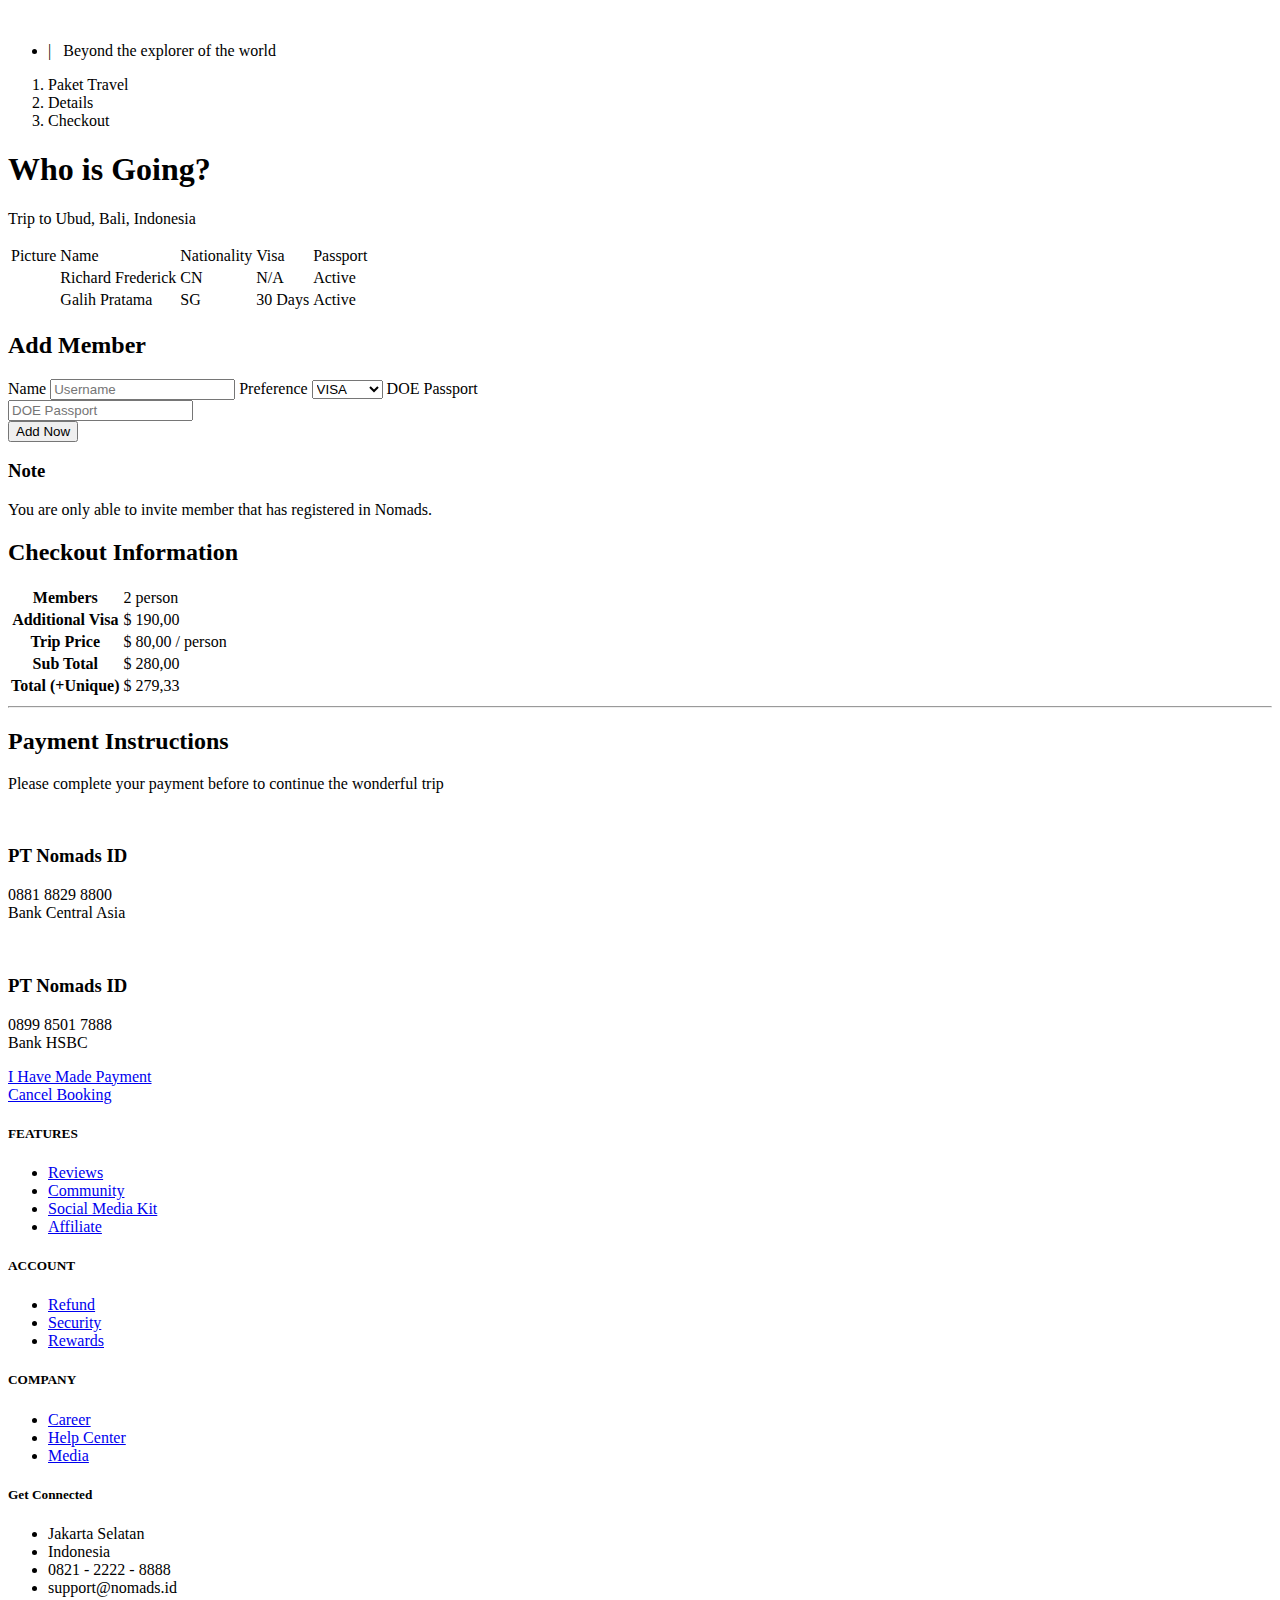
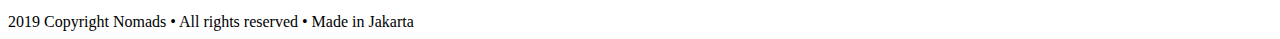
==== checkout.html @ b2263b2b "Add files via upload" ====
<!DOCTYPE html>
<html lang="en">
  <head>
    <meta charset="UTF-8" />
    <meta name="viewport" content="width=device-width, initial-scale=1.0" />
    <meta http-equiv="X-UA-Compatible" content="ie=edge" />
    <title>Details</title>
    <link
      rel="stylesheet"
      href="frontend/libraries/bootstrap/css/bootstrap.css"
    />
    <link rel="stylesheet" href="frontend/styles/main.css" />
    <link
      href="https://fonts.googleapis.com/css?family=Assistant:200,400,700&&display=swap"
      rel="stylesheet"
    />
    <link
      href="https://fonts.googleapis.com/css?family=Playfair+Display:400,700&display=swap"
      rel="stylesheet"
    />
    <link rel="stylesheet" href="frontend/libraries/xzoom/dist/xzoom.css" />
    <link rel="stylesheet" href="frontend/libraries/gijgo/css/gijgo.min.css" />
  </head>
  <body>
    <!-- Semantic elements -->
    <!-- https://www.w3schools.com/html/html5_semantic_elements.asp -->

    <!-- Bootstrap navbar example -->
    <!-- https://www.w3schools.com/bootstrap4/bootstrap_navbar.asp -->
    <div class="container">
      <nav class="row navbar navbar-expand-lg navbar-light bg-white">
        <div class="navbar-nav ml-auto mr-auto mr-sm-auto mr-lg-0 mr-md-auto">
          <a class="navbar-brand" href="index.html">
            <img src="frontend/images/logo.png" alt="" />
          </a>
        </div>
        <ul class="navbar-nav mr-auto d-none d-lg-block">
          <li>
            <span class="text-muted"
              >| &nbsp; Beyond the explorer of the world</span
            >
          </li>
        </ul>
      </nav>
    </div>
    <main>
      <section class="section-details-header"></section>
      <section class="section-details-content">
        <div class="container">
          <div class="row">
            <div class="col p-0 pl-3 pl-lg-0">
              <nav aria-label="breadcrumb">
                <ol class="breadcrumb">
                  <li class="breadcrumb-item" aria-current="page">
                    Paket Travel
                  </li>
                  <li class="breadcrumb-item" aria-current="page">
                    Details
                  </li>
                  <li class="breadcrumb-item active" aria-current="page">
                    Checkout
                  </li>
                </ol>
              </nav>
            </div>
          </div>
          <div class="row">
            <div class="col-lg-8 pl-lg-0">
              <div class="card card-details mb-3">
                <h1>Who is Going?</h1>
                <p>
                  Trip to Ubud, Bali, Indonesia
                </p>
                <div class="attendee">
                  <table class="table table-responsive-sm text-center">
                    <thead>
                      <tr>
                        <td scope="col">Picture</td>
                        <td scope="col">Name</td>
                        <td scope="col">Nationality</td>
                        <td scope="col">Visa</td>
                        <td scope="col">Passport</td>
                        <td scope="col"></td>
                      </tr>
                    </thead>
                    <tbody>
                      <tr>
                        <td>
                          <img
                            src="frontend/images/richard.png"
                            alt=""
                            height="60"
                          />
                        </td>
                        <td class="align-middle">Richard Frederick</td>
                        <td class="align-middle">CN</td>
                        <td class="align-middle">N/A</td>
                        <td class="align-middle">Active</td>
                        <td class="align-middle">
                          <a href="#">
                            <img src="frontend/images/ic_remove.png" alt="" />
                          </a>
                        </td>
                      </tr>
                      <tr>
                        <td>
                          <img
                            src="frontend/images/avatar-5.png"
                            alt=""
                            height="60"
                          />
                        </td>
                        <td class="align-middle">Galih Pratama</td>
                        <td class="align-middle">SG</td>
                        <td class="align-middle">30 Days</td>
                        <td class="align-middle">Active</td>
                        <td class="align-middle">
                          <a href="#">
                            <img src="frontend/images/ic_remove.png" alt="" />
                          </a>
                        </td>
                      </tr>
                    </tbody>
                  </table>
                </div>
                <div class="member mt-3">
                  <h2>Add Member</h2>
                  <form class="form-inline">
                    <label class="sr-only" for="inputUsername">Name</label>
                    <input
                      type="text"
                      class="form-control mb-2 mr-sm-2"
                      id="inputUsername"
                      placeholder="Username"
                    />

                    <label
                      class="sr-only"
                      class="mr-2"
                      for="inlineFormCustomSelectPref"
                      >Preference</label
                    >
                    <select
                      class="custom-select mb-2 mr-sm-2"
                      id="inlineFormCustomSelectPref"
                    >
                      <option selected value="">VISA</option>
                      <option value="2">30 Days</option>
                      <option value="3">N/A</option>
                    </select>

                    <label class="sr-only" for="doePassport"
                      >DOE Passport</label
                    >
                    <div class="input-group mb-2 mr-sm-2">
                      <input
                        type="text"
                        class="form-control datepicker"
                        id="doePassport"
                        placeholder="DOE Passport"
                      />
                    </div>

                    <button type="submit" class="btn btn-add-now mb-2 px-4">
                      Add Now
                    </button>
                  </form>
                  <h3 class="mt-2 mb-0">Note</h3>
                  <p class="disclaimer mb-0">
                    You are only able to invite member that has registered in
                    Nomads.
                  </p>
                </div>
              </div>
            </div>
            <div class="col-lg-4">
              <div class="card card-details card-right">
                <h2>Checkout Information</h2>
                <table class="trip-informations">
                  <tr>
                    <th width="50%">Members</th>
                    <td width="50%" class="text-right">2 person</td>
                  </tr>
                  <tr>
                    <th width="50%">Additional Visa</th>
                    <td width="50%" class="text-right">$ 190,00</td>
                  </tr>
                  <tr>
                    <th width="50%">Trip Price</th>
                    <td width="50%" class="text-right">$ 80,00 / person</td>
                  </tr>
                  <tr>
                    <th width="50%">Sub Total</th>
                    <td width="50%" class="text-right">$ 280,00</td>
                  </tr>
                  <tr>
                    <th width="50%">Total (+Unique)</th>
                    <td width="50%" class="text-right text-total">
                      <span class="text-blue">$ 279,</span
                      ><span class="text-orange">33</span>
                    </td>
                  </tr>
                </table>

                <hr />
                <h2>Payment Instructions</h2>
                <p class="payment-instructions">
                  Please complete your payment before to continue the wonderful
                  trip
                </p>
                <div class="bank">
                  <div class="bank-item pb-3">
                    <img
                      src="frontend/images/ic_bank.png"
                      alt=""
                      class="bank-image"
                    />
                    <div class="description">
                      <h3>PT Nomads ID</h3>
                      <p>
                        0881 8829 8800
                        <br />
                        Bank Central Asia
                      </p>
                    </div>
                    <div class="clearfix"></div>
                  </div>
                  <div class="bank-item">
                    <img
                      src="frontend/images/ic_bank.png"
                      alt=""
                      class="bank-image"
                    />
                    <div class="description">
                      <h3>PT Nomads ID</h3>
                      <p>
                        0899 8501 7888
                        <br />
                        Bank HSBC
                      </p>
                    </div>
                    <div class="clearfix"></div>
                  </div>
                </div>
              </div>
              <div class="join-container">
                <a
                  href="success.html"
                  class="btn btn-block btn-join-now mt-3 py-2"
                  >I Have Made Payment</a
                >
              </div>
              <div class="text-center mt-3">
                <a href="#" class="text-muted">Cancel Booking</a>
              </div>
            </div>
          </div>
        </div>
      </section>
    </main>
    <footer class="section-footer mt-5 mb-4 border-top">
      <div class="container pt-5 pb-5">
        <div class="row justify-content-center">
          <div class="col-12">
            <div class="row">
              <div class="col-12">
                <div class="row">
                  <div class="col-12 col-lg-3">
                    <h5>FEATURES</h5>
                    <ul class="list-unstyled">
                      <li>
                        <a href="#">Reviews</a>
                      </li>
                      <li>
                        <a href="#">Community</a>
                      </li>
                      <li>
                        <a href="#">Social Media Kit</a>
                      </li>
                      <li>
                        <a href="#">Affiliate</a>
                      </li>
                    </ul>
                  </div>
                  <div class="col-12 col-lg-3">
                    <h5>ACCOUNT</h5>
                    <ul class="list-unstyled">
                      <li><a href="#">Refund</a></li>
                      <li><a href="#">Security</a></li>
                      <li><a href="#">Rewards</a></li>
                    </ul>
                  </div>
                  <div class="col-12 col-lg-3">
                    <h5>COMPANY</h5>
                    <ul class="list-unstyled">
                      <li><a href="#">Career</a></li>
                      <li><a href="#">Help Center</a></li>
                      <li><a href="#">Media</a></li>
                    </ul>
                  </div>
                  <div class="col-12 col-lg-3">
                    <h5>Get Connected</h5>
                    <ul class="list-unstyled">
                      <li>Jakarta Selatan</li>
                      <li>Indonesia</li>
                      <li>0821 - 2222 - 8888</li>
                      <li>support@nomads.id</li>
                    </ul>
                  </div>
                </div>
              </div>
            </div>
          </div>
        </div>
      </div>
      <div class="container-fluid">
        <div
          class="row border-top justify-content-center align-items-center pt-4"
        >
          <div class="col-auto text-gray-500 font-weight-light">
            2019 Copyright Nomads • All rights reserved • Made in Jakarta
          </div>
        </div>
      </div>
    </footer>
    <script src="frontend/libraries/retina/retina.js"></script>
    <script src="frontend/libraries/jquery/jquery-3.4.1.min.js"></script>
    <script src="frontend/libraries/bootstrap/js/bootstrap.js"></script>
    <script src="frontend/libraries/xzoom/dist/xzoom.min.js"></script>
    <script src="frontend/libraries/gijgo/js/gijgo.min.js"></script>
    <script>
      $(document).ready(function() {
        $('.xzoom, .xzoom-gallery').xzoom({
          zoomWidth: 500,
          title: false,
          tint: '#333',
          Xoffset: 15
        });

        $('.datepicker').datepicker({
          uiLibrary: 'bootstrap4',
          icons: {
            rightIcon: '<img src="frontend/images/ic_doe.png" alt="" />'
          }
        });
      });
    </script>
  </body>
</html>
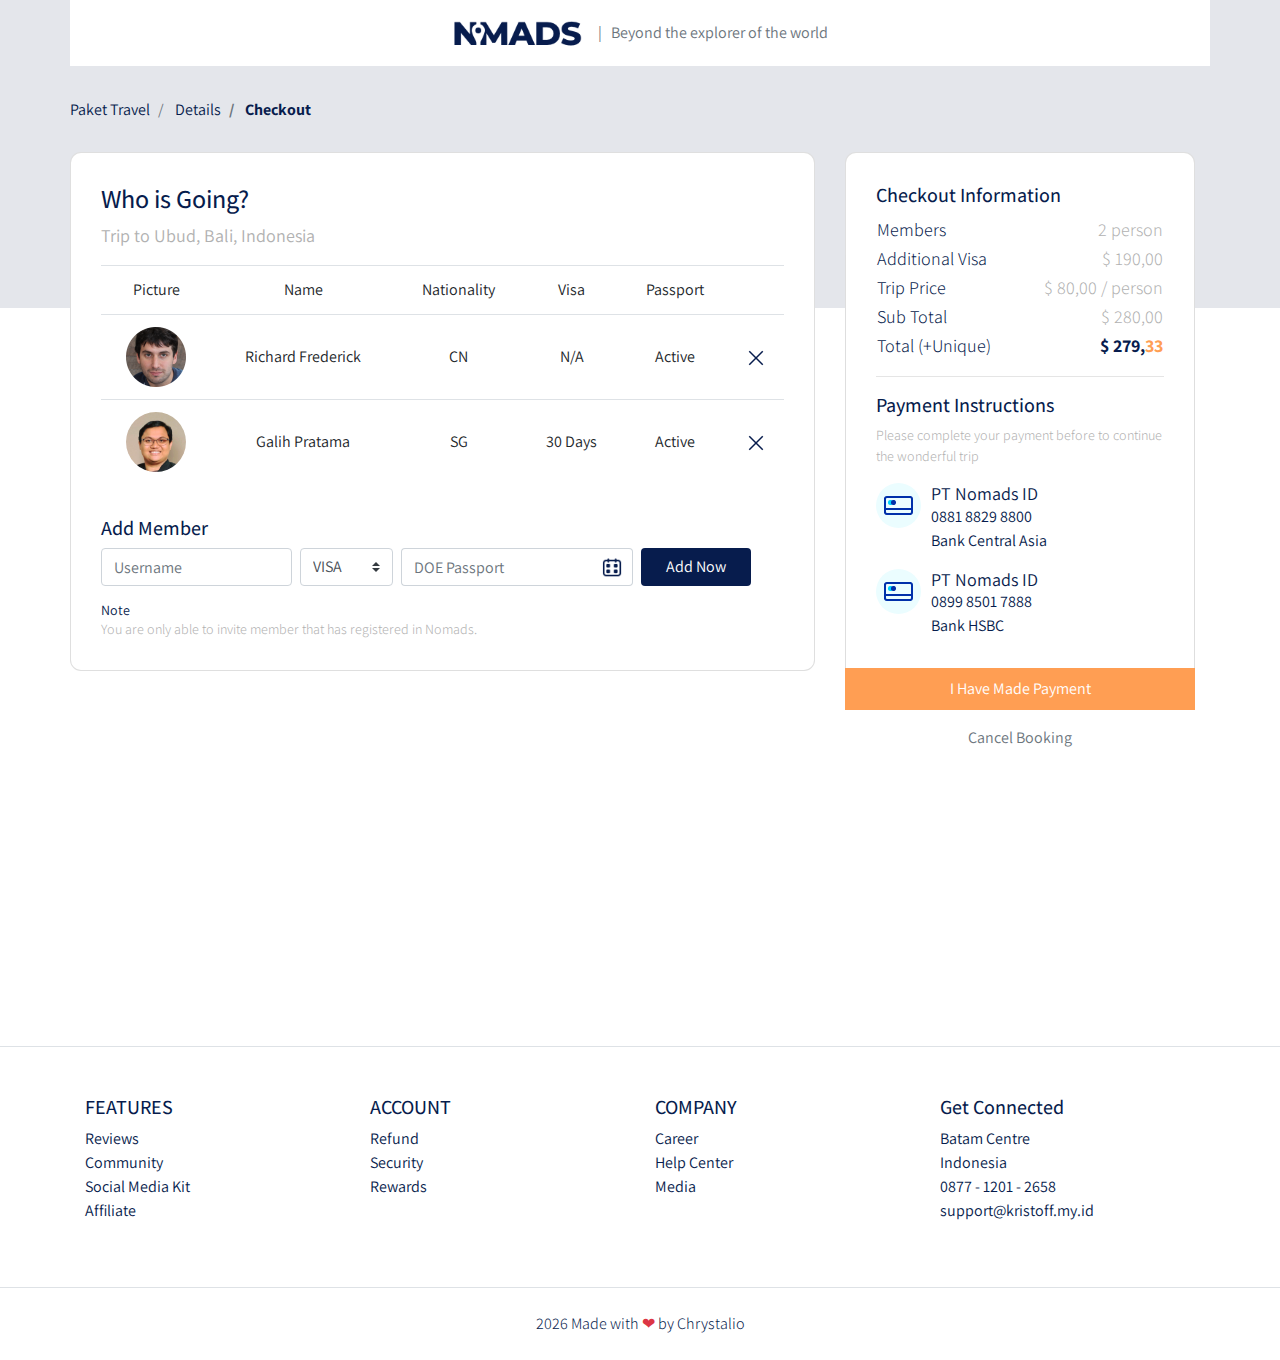
==== commit a1b341f1: "Fix title and footer" ====
--- a/checkout.html
+++ b/checkout.html
@@ -4,7 +4,7 @@
     <meta charset="UTF-8" />
     <meta name="viewport" content="width=device-width, initial-scale=1.0" />
     <meta http-equiv="X-UA-Compatible" content="ie=edge" />
-    <title>Details</title>
+    <title>Nomads - Payment</title>
     <link
       rel="stylesheet"
       href="frontend/libraries/bootstrap/css/bootstrap.css"
@@ -301,10 +301,10 @@
                   <div class="col-12 col-lg-3">
                     <h5>Get Connected</h5>
                     <ul class="list-unstyled">
-                      <li>Jakarta Selatan</li>
+                      <li>Batam Centre</li>
                       <li>Indonesia</li>
-                      <li>0821 - 2222 - 8888</li>
-                      <li>support@nomads.id</li>
+                      <li>0877 - 1201 - 2658</li>
+                      <li>support@kristoff.my.id</li>
                     </ul>
                   </div>
                 </div>
@@ -318,7 +318,7 @@
           class="row border-top justify-content-center align-items-center pt-4"
         >
           <div class="col-auto text-gray-500 font-weight-light">
-            2019 Copyright Nomads • All rights reserved • Made in Jakarta
+            <script>document.write(new Date().getFullYear())</script> Made with <span class="text-danger"> &#10084; </span> by <a href="https://github.com/chrystalio" target="_blank"> Chrystalio</a>
           </div>
         </div>
       </div>
--- a/frontend/styles/main.css
+++ b/frontend/styles/main.css
@@ -0,0 +1,442 @@
+body {
+  background-color: #fff;
+  font-family: 'Assistant', sans-serif;
+  color: #071C4D;
+}
+
+.navbar-brand img {
+  max-height: 40px;
+}
+
+.btn-navbar-right {
+  margin-top: -10px !important;
+  margin-bottom: -8px !important;
+  margin-right: -18px !important;
+  height: 70px;
+  border-radius: 0;
+}
+
+.navbar-light .navbar-nav .nav-link {
+  color: #071C4D;
+}
+
+.navbar-light .navbar-nav .nav-link.active {
+  font-weight: bold;
+  color: #071C4D !important;
+}
+
+.btn-login {
+  background-color: #071C4D;
+  color: #fff;
+}
+
+.btn-login:hover {
+  color: #fff;
+}
+
+header {
+  margin-top: -68px;
+  padding: 180px 0 165px;
+  background-image: url("../images/header-background@2x.jpg");
+  background-size: cover;
+}
+
+header h1,
+header p {
+  color: #fff;
+}
+
+header h1 {
+  font-family: 'Playfair Display', serif;
+  font-weight: bold;
+}
+
+header p {
+  font-size: 22px;
+}
+
+header .btn-get-started {
+  background-color: #FF9E53;
+  color: #fff;
+}
+
+header .btn-get-started:hover {
+  color: #fff;
+}
+
+.section-stats {
+  margin-top: -50px;
+}
+
+.section-stats .stats-detail {
+  padding-top: 15px;
+  background: #fff;
+  padding-left: 40px;
+}
+
+.section-stats h2 {
+  font-size: 30px;
+  margin-bottom: 0;
+}
+
+.section-stats p {
+  font-size: 20px;
+  font-weight: lighter;
+}
+
+.section-popular {
+  min-height: 540px;
+  background: #051334;
+  margin-top: -50px;
+  margin-bottom: -230px;
+}
+
+.section-popular .section-popular-heading {
+  margin-top: 150px;
+}
+
+.section-popular .section-popular-heading h2,
+.section-popular .section-popular-heading p {
+  color: #fff;
+}
+
+.section-popular .section-popular-heading h2 {
+  font-family: 'Playfair Display', serif;
+  font-weight: bold;
+}
+
+.section-popular-content .section-popular-travel .card-travel {
+  min-height: 380px;
+  background: #fff;
+  color: #fff;
+  padding: 30px;
+  background-size: cover;
+  margin-bottom: 20px;
+}
+
+.section-popular-content .section-popular-travel .card-travel .travel-country {
+  font-size: 18px;
+  color: #fff;
+}
+
+.section-popular-content .section-popular-travel .card-travel .travel-location {
+  font-size: 26px;
+  color: #fff;
+}
+
+.section-popular-content .section-popular-travel .card-travel .travel-button .btn-travel-details {
+  background-color: #FF9E53;
+  color: #fff;
+}
+
+.section-popular-content .section-popular-travel .card-travel .travel-button .btn-travel-details:hover {
+  color: #fff;
+}
+
+.section-networks {
+  background-color: #fff;
+  margin-top: -170px;
+  padding-top: 240px;
+  padding-bottom: 50px;
+}
+
+.section-networks h2 {
+  font-family: 'Playfair Display', serif;
+  font-weight: bold;
+}
+
+.section-networks img {
+  max-width: 100%;
+}
+
+.section-testimonials-heading {
+  background: -webkit-gradient(linear, left top, left bottom, from(#fff), to(#f7f9ff));
+  background: linear-gradient(#fff 0%, #f7f9ff 100%);
+  padding-top: 50px;
+  min-height: 506px;
+}
+
+.section-testimonials-heading h2 {
+  font-family: 'Playfair Display', serif;
+  font-weight: bold;
+}
+
+.section-testimonials-content {
+  margin-top: -300px;
+  padding-bottom: 50px;
+}
+
+.section-testimonials-content .card-testimonial {
+  padding: 40px 20px 10px;
+  border-radius: 11px;
+  margin-bottom: 20px;
+}
+
+.section-testimonials-content .card-testimonial .testimonial-content {
+  min-height: 380px;
+}
+
+.section-testimonials-content .card-testimonial h3 {
+  font-size: 22px;
+}
+
+.section-testimonials-content .card-testimonial .testimonials {
+  font-size: 26px;
+  text-align: center;
+  color: #6e6e6e;
+  font-weight: 200;
+}
+
+.section-testimonials-content .card-testimonial .trip-to {
+  font-weight: normal;
+  font-size: 22px;
+  color: #6e6e6e;
+}
+
+.section-testimonials-content .card-testimonial hr {
+  margin-left: -20px;
+  margin-right: -20px;
+}
+
+.section-testimonials-content .btn-get-started {
+  background-color: #FF9E53;
+  color: #fff;
+}
+
+.section-testimonials-content .btn-get-started:hover {
+  color: #fff;
+}
+
+.section-testimonials-content .btn-need-help {
+  background-color: #F2F2F2;
+  color: #C3C3C3;
+}
+
+.section-testimonials-content .btn-need-help:hover {
+  color: #C3C3C3;
+}
+
+.section-footer a {
+  color: #071c4d;
+}
+
+.section-details-header {
+  min-height: 310px;
+  background: #e4e6eb;
+  margin-top: -68px;
+}
+
+.section-details-content {
+  margin-top: -210px;
+  min-height: 100vh;
+}
+
+.section-details-content .breadcrumb {
+  background-color: transparent;
+  padding: 0;
+  margin-bottom: 30px;
+}
+
+.section-details-content .breadcrumb-item.active {
+  font-weight: bold;
+  color: #071C4D;
+}
+
+.section-details-content .card-details {
+  padding: 30px;
+  border-radius: 11px;
+}
+
+.section-details-content .card-details .trip-informations th {
+  font-weight: 300;
+  font-size: 18px;
+  color: #071c4d;
+}
+
+.section-details-content .card-details .trip-informations td {
+  font-weight: 300;
+  font-size: 18px;
+  color: #b1b1b1;
+}
+
+.section-details-content .card-details .trip-informations .text-blue {
+  color: #071C4D;
+  font-weight: bold;
+}
+
+.section-details-content .card-details .trip-informations .text-orange {
+  color: #FF9E53;
+  font-weight: bold;
+}
+
+.section-details-content .card-details h1 {
+  font-size: 26px;
+}
+
+.section-details-content .card-details h2 {
+  font-size: 20px;
+}
+
+.section-details-content .card-details p {
+  font-size: 18px;
+  color: #b1b1b1;
+}
+
+.section-details-content .card-details .payment-instructions {
+  font-weight: 300;
+  font-size: 14px;
+  color: #b1b1b1;
+}
+
+.section-details-content .card-details .disclaimer {
+  font-weight: 300;
+  font-size: 14px;
+  color: #b1b1b1;
+}
+
+.section-details-content .card-right {
+  border-bottom-left-radius: 0;
+  border-bottom-right-radius: 0;
+  border-bottom: none;
+}
+
+.section-details-content .gallery .xzoom-container {
+  display: block;
+}
+
+.section-details-content .gallery .xzoom-container .xzoom {
+  width: 100%;
+  -webkit-box-shadow: none;
+          box-shadow: none;
+  margin-bottom: 10px;
+}
+
+.section-details-content .gallery .xzoom-container .xactive {
+  border: 2px solid #1abc9c;
+  -webkit-box-shadow: none;
+          box-shadow: none;
+}
+
+.section-details-content .features {
+  margin-top: 20px;
+}
+
+.section-details-content .features h3 {
+  font-size: 18px;
+  color: #071c4d;
+  margin-bottom: 0;
+}
+
+.section-details-content .features p {
+  margin-bottom: 0;
+}
+
+.section-details-content .features .description {
+  margin-left: 10px;
+  overflow: hidden;
+  float: left;
+}
+
+.section-details-content .features .features-image {
+  width: 45px;
+  height: 45px;
+  float: left;
+}
+
+.section-details-content .join-container {
+  margin-top: -16px;
+}
+
+.section-details-content .btn-join-now {
+  background-color: #FF9E53;
+  color: #fff;
+  border-radius: 0;
+}
+
+.section-details-content .btn-join-now:hover {
+  color: #fff;
+}
+
+.section-details-content .bank .bank-item h3 {
+  font-size: 18px;
+  color: #071c4d;
+  margin-bottom: 0;
+}
+
+.section-details-content .bank .bank-item p {
+  margin-bottom: 0;
+}
+
+.section-details-content .bank .bank-item .description {
+  margin-left: 10px;
+  overflow: hidden;
+  float: left;
+}
+
+.section-details-content .bank .bank-item .description p {
+  font-family: Assistant;
+  font-weight: normal;
+  font-size: 16px;
+  text-align: left;
+  color: #071c4d;
+}
+
+.section-details-content .bank .bank-item .bank-image {
+  width: 45px;
+  height: 45px;
+  float: left;
+}
+
+.section-details-content .btn-add-now {
+  background-color: #071C4D;
+  color: #fff;
+}
+
+.section-details-content .btn-add-now:hover {
+  color: #fff;
+}
+
+.section-details-content .input-group-text {
+  background-color: transparent;
+}
+
+.section-details-content h3 {
+  font-weight: 400;
+  font-size: 14px;
+  color: #071c4d;
+}
+
+.section-details-content .gj-datepicker .datepicker {
+  border-right: 0;
+}
+
+.section-details-content .gj-datepicker .input-group-append .btn {
+  padding-right: 30px;
+}
+
+.section-success {
+  height: 90vh;
+}
+
+.section-success h1 {
+  font-weight: 600;
+  font-size: 26px;
+  color: #071c4d;
+}
+
+.section-success p {
+  font-weight: 300;
+  font-size: 18px;
+  color: #b1b1b1;
+}
+
+.section-success .btn-home-page {
+  border-radius: 4px;
+  background: #071c4d;
+  color: #fff;
+}
+
+.section-success .btn-home-page:hover {
+  color: #fff;
+}
+/*# sourceMappingURL=main.css.map */--- a/frontend/libraries/xzoom/dist/xzoom.css
+++ b/frontend/libraries/xzoom/dist/xzoom.css
@@ -0,0 +1,103 @@
+/* Compatibility styles for frameworks like bootstrap, foundation e.t.c */
+.xzoom-source img, .xzoom-preview img, .xzoom-lens img {
+  display: block;
+  max-width: none;
+  max-height: none;
+  -webkit-transition: none;
+  -moz-transition: none;
+  -o-transition: none;
+  transition: none;
+}
+/* --------------- */
+
+/* xZoom Styles below */
+.xzoom-container { 
+  display: inline-block;
+}
+
+.xzoom-thumbs {
+  text-align: center;
+  margin-bottom: 10px;
+}
+
+.xzoom { 
+  -webkit-box-shadow: 0px 0px 5px 0px rgba(0,0,0,0.5);
+  -moz-box-shadow: 0px 0px 5px 0px rgba(0,0,0,0.5);
+  box-shadow: 0px 0px 5px 0px rgba(0,0,0,0.5);  
+}
+.xzoom2, .xzoom3, .xzoom4, .xzoom5 {
+  -webkit-box-shadow: 0px 0px 5px 0px rgba(0,0,0,0.5);
+  -moz-box-shadow: 0px 0px 5px 0px rgba(0,0,0,0.5);
+  box-shadow: 0px 0px 5px 0px rgba(0,0,0,0.5);
+}
+
+/* Thumbs */
+.xzoom-gallery, .xzoom-gallery2, .xzoom-gallery3, .xzoom-gallery4, .xzoom-gallery5 {
+  border: 1px solid #cecece;
+  margin-left: 5px;
+  margin-bottom: 10px;
+}
+
+.xzoom-source, .xzoom-hidden {
+  display: block;
+  position: static;
+  float: none;
+  clear: both;
+}
+
+/* Everything out of border is hidden */
+.xzoom-hidden {
+  overflow: hidden;
+}
+
+/* Preview */
+.xzoom-preview {
+  border: 1px solid #888;
+  background: #2f4f4f;
+  box-shadow: -0px -0px 10px rgba(0,0,0,0.50);
+}
+
+/* Lens */
+.xzoom-lens {
+  border: 1px solid #555;
+  box-shadow: -0px -0px 10px rgba(0,0,0,0.50);
+  cursor: crosshair;
+}
+
+/* Loading */
+.xzoom-loading {
+  background-position: center center;
+  background-repeat: no-repeat;
+  border-radius: 100%;
+  opacity: .7;
+  background: url(../images/xloading.gif);
+  width: 48px;
+  height: 48px;
+}
+
+/* Additional class that applied to thumb when it is active */
+.xactive {
+  -webkit-box-shadow: 0px 0px 3px 0px rgba(74,169,210,1);
+  -moz-box-shadow: 0px 0px 3px 0px rgba(74,169,210,1);
+  box-shadow: 0px 0px 3px 0px rgba(74,169,210,1); 
+  border: 1px solid #4aaad2;
+}
+
+/* Caption */
+.xzoom-caption {
+  position: absolute;
+  bottom: -43px;
+  left: 0;
+  background: #000;
+  width: 100%;
+  text-align: left;
+}
+
+.xzoom-caption span {
+  color: #fff;
+  font-family: Arial, sans-serif;
+  display: block;
+  font-size: 0.75em;
+  font-weight: bold;
+  padding: 10px;
+}--- a/frontend/libraries/gijgo/css/gijgo.min.css
+++ b/frontend/libraries/gijgo/css/gijgo.min.css
@@ -0,0 +1 @@
+.gj-button-md,.gj-text-align-center{text-align:center}.gj-button-md,.gj-modal{overflow:hidden;outline:0}.gj-button-md,.gj-button-md-group{position:relative;vertical-align:middle}.gj-button,.gj-button-md,.gj-cursor-pointer{cursor:pointer}.gj-button{background-color:#f5f5f5;border:1px solid #ddd;color:#000;border-radius:3px;padding:6px 10px}.gj-unselectable{-webkit-touch-callout:none;-webkit-user-select:none;-khtml-user-select:none;-moz-user-select:none;-ms-user-select:none;user-select:none}.gj-row{display:-webkit-box;display:-ms-flexbox;display:flex;-ms-flex-wrap:wrap;flex-wrap:wrap}.gj-margin-left-5{margin-left:5px}.gj-margin-left-10{margin-left:10px}.gj-width-full{width:100%}.gj-font-size-16{font-size:16px}.gj-hidden{display:none}.gj-button-md{background:0 0;border:none;border-radius:2px;color:rgba(0,0,0,.87);height:36px;margin:0;min-width:64px;padding:0 16px;display:inline-block;font-family:Roboto,Helvetica,Arial,sans-serif;font-size:1rem;font-weight:500;text-transform:uppercase;letter-spacing:0;will-change:box-shadow;transition:box-shadow .2s cubic-bezier(.4,0,1,1),background-color .2s cubic-bezier(.4,0,.2,1),color .2s cubic-bezier(.4,0,.2,1);text-decoration:none;line-height:36px;-webkit-user-select:none;-moz-user-select:none;-ms-user-select:none;user-select:none}.gj-button-md:hover{background-color:rgba(158,158,158,.2)}.gj-button-md:disabled{color:rgba(0,0,0,.26);background:0 0}.gj-button-md .gj-icon,.gj-button-md .material-icons{vertical-align:middle}.gj-button-md.gj-button-md-icon{width:24px;height:31px;min-width:24px;padding:0;display:table}ul.gj-list-bootstrap li [data-role=image],ul.gj-list-md li [data-role=checkbox],ul.gj-list-md li [data-role=image]{height:24px;width:24px}.gj-button-md.gj-button-md-icon .gj-icon,.gj-button-md.gj-button-md-icon .material-icons{display:table-cell;margin-right:0;width:24px;height:24px}.gj-button-md.active{background-color:rgba(158,158,158,.4)}.gj-button-md-group{display:inline-block}.gj-textbox-md{border:none;border-bottom:1px solid rgba(0,0,0,.42);display:block;font-family:Helvetica,Arial,sans-serif;font-size:16px;line-height:16px;padding:4px 0;margin:0;width:100%;background:0 0;text-align:left;color:rgba(0,0,0,.87)}.gj-textbox-md:active,.gj-textbox-md:focus{border-bottom:2px solid rgba(0,0,0,.42);outline:0}.gj-textbox-md::placeholder{color:#8e8e8e}.gj-textbox-md:-ms-input-placeholder{color:#8e8e8e}.gj-textbox-md::-ms-input-placeholder{color:#8e8e8e}.gj-md-spacer-24{min-width:24px;width:24px;display:inline-block}.gj-md-spacer-32{min-width:32px;width:32px;display:inline-block}.gj-modal{position:fixed;top:0;right:0;bottom:0;left:0;z-index:1203;display:none;-webkit-overflow-scrolling:touch;background-color:rgba(0,0,0,.54118);transition:.2s ease opacity;will-change:opacity}ul.gj-list li [data-role=wrapper]{display:table;width:100%}ul.gj-list li [data-role=checkbox],ul.gj-list li [data-role=image]{display:table-cell;vertical-align:middle;text-align:center}ul.gj-list li [data-role=display]{display:table-cell;vertical-align:middle;cursor:pointer}ul.gj-list li [data-role=display]:empty:before{content:"\200b"}ul.gj-list-bootstrap{padding-left:0;margin-bottom:0}ul.gj-list-bootstrap li{padding:0}ul.gj-list-bootstrap li [data-role=wrapper]{padding:0 10px}ul.gj-list-bootstrap li [data-role=checkbox]{width:24px;padding:3px}ul.gj-list-bootstrap li [data-role=display]{padding:8px 0 8px 4px}.list-group-item.active ul li,.list-group-item.active:focus ul li,.list-group-item.active:hover ul li{text-shadow:none;color:initial}ul.gj-list-md{padding:0;list-style:none;line-height:24px;letter-spacing:0;color:#616161}.gj-picker-md,ul.gj-list-md li{font-family:Roboto,Helvetica,Arial,sans-serif;font-size:16px;font-weight:400;letter-spacing:.04em;line-height:1}ul.gj-list-md li{display:list-item;list-style-type:none;padding:0;min-height:unset;box-sizing:border-box;align-items:center;cursor:default;overflow:hidden;-webkit-flex-direction:row;-ms-flex-direction:row;flex-direction:row;-webkit-flex-wrap:nowrap;-ms-flex-wrap:nowrap;flex-wrap:nowrap}ul.gj-list-md li [data-role=display]{padding:8px 0 8px 5px;order:0;flex-grow:2;text-decoration:none;box-sizing:border-box;align-items:center;text-align:left;color:rgba(0,0,0,.87)}ul.gj-list-md li.disabled>[data-role=wrapper]>[data-role=display]{color:#9E9E9E}.gj-list-md-active{background:#e0e0e0;color:#3f51b5}.gj-picker{position:absolute;z-index:1203;background-color:#fff}.gj-picker .selected{color:#fff}.gj-picker-md{color:rgba(0,0,0,.87);border:1px solid #E0E0E0}.gj-modal .gj-picker-md{border:0}.gj-picker-md [role=header]{color:rgba(255,255,255,.54);display:flex;background:#2196f3;align-items:baseline;user-select:none;justify-content:center}.gj-picker-md [role=footer]{float:right;padding:10px}.gj-picker-md [role=footer] button.gj-button-md{color:#2196f3;font-weight:700;font-size:13px}.gj-picker-bootstrap{border:1px solid #E0E0E0}.gj-picker-bootstrap .selected{color:#888}.gj-picker-bootstrap [role=header]{background:#eee;color:#AAA}@font-face{font-family:gijgo-material;src:url(../fonts/gijgo-material.eot?235541);src:url(../fonts/gijgo-material.eot?235541#iefix) format('embedded-opentype'),url(../fonts/gijgo-material.ttf?235541) format('truetype'),url(../fonts/gijgo-material.woff?235541) format('woff'),url(../fonts/gijgo-material.svg?235541#gijgo-material) format('svg');font-weight:400;font-style:normal}.gj-icon{font-family:gijgo-material!important;font-size:24px;speak:none;font-style:normal;font-weight:400;font-variant:normal;text-transform:none;line-height:1;letter-spacing:0;-webkit-font-feature-settings:"liga";-moz-font-feature-settings:"liga=1";-moz-font-feature-settings:"liga";-ms-font-feature-settings:"liga" 1;font-feature-settings:"liga";-webkit-font-variant-ligatures:discretionary-ligatures;font-variant-ligatures:discretionary-ligatures;-webkit-font-smoothing:antialiased;-moz-osx-font-smoothing:grayscale}.gj-icon.undo:before{content:"\e900"}.gj-icon.vertical-align-top:before{content:"\e901"}.gj-icon.vertical-align-center:before{content:"\e902"}.gj-icon.vertical-align-bottom:before{content:"\e903"}.gj-icon.arrow-dropup:before{content:"\e904"}.gj-icon.clock:before{content:"\e905"}.gj-icon.refresh:before{content:"\e906"}.gj-icon.last-page:before{content:"\e907"}.gj-icon.first-page:before{content:"\e908"}.gj-icon.cancel:before{content:"\e909"}.gj-icon.clear:before{content:"\e90a"}.gj-icon.check-circle:before{content:"\e90b"}.gj-icon.delete:before{content:"\e90c"}.gj-icon.arrow-upward:before{content:"\e90d"}.gj-icon.arrow-forward:before{content:"\e90e"}.gj-icon.arrow-downward:before{content:"\e90f"}.gj-icon.arrow-back:before{content:"\e910"}.gj-icon.list-numbered:before{content:"\e911"}.gj-icon.list-bulleted:before{content:"\e912"}.gj-icon.indent-increase:before{content:"\e913"}.gj-icon.indent-decrease:before{content:"\e914"}.gj-icon.redo:before{content:"\e915"}.gj-icon.align-right:before{content:"\e916"}.gj-icon.align-left:before{content:"\e917"}.gj-icon.align-justify:before{content:"\e918"}.gj-icon.align-center:before{content:"\e919"}.gj-icon.strikethrough:before{content:"\e91a"}.gj-icon.italic:before{content:"\e91b"}.gj-icon.underlined:before{content:"\e91c"}.gj-icon.bold:before{content:"\e91d"}.gj-icon.arrow-dropdown:before{content:"\e91e"}.gj-icon.done:before{content:"\e91f"}.gj-icon.pencil:before{content:"\e920"}.gj-icon.minus:before{content:"\e921"}.gj-icon.plus:before{content:"\e922"}.gj-icon.chevron-up:before{content:"\e923"}.gj-icon.chevron-right:before{content:"\e924"}.gj-icon.chevron-down:before{content:"\e925"}.gj-icon.chevron-left:before{content:"\e926"}.gj-icon.event:before{content:"\e927"}.gj-draggable{cursor:move}.gj-resizable-handle{position:absolute;font-size:.1px;display:block;-ms-touch-action:none;touch-action:none;z-index:1203}.gj-dialog-bootstrap [data-role=title],.gj-dialog-bootstrap4 [data-role=title]{display:inline}.gj-dialog-bootstrap,.gj-dialog-bootstrap4,.gj-dialog-md{z-index:1202;overflow:hidden}.gj-resizable-n{cursor:n-resize;height:7px;width:100%;top:-5px;left:0}.gj-resizable-e{cursor:e-resize;width:7px;right:-5px;top:0;height:100%}.gj-resizable-s{cursor:s-resize;height:7px;width:100%;bottom:-5px;left:0}.gj-resizable-w{cursor:w-resize;width:7px;left:-5px;top:0;height:100%}.gj-resizable-se{cursor:se-resize;width:12px;height:12px;right:1px;bottom:1px}.gj-resizable-sw{cursor:sw-resize;width:9px;height:9px;left:-5px;bottom:-5px}.gj-resizable-nw{cursor:nw-resize;width:9px;height:9px;left:-5px;top:-5px}.gj-resizable-ne{cursor:ne-resize;width:9px;height:9px;right:-5px;top:-5px}.gj-dialog-footer{position:absolute;bottom:0;width:100%;margin-top:0}.gj-dialog-scrollable [data-role=body]{overflow-x:hidden;overflow-y:scroll}.gj-dialog-bootstrap [data-role=close]{line-height:1.42857143}.gj-dialog-bootstrap4 [data-role=close]{line-height:1.5}.gj-dialog-md{background-color:#FFF;border:none;box-shadow:0 11px 15px -7px rgba(0,0,0,.2),0 24px 38px 3px rgba(0,0,0,.14),0 9px 46px 8px rgba(0,0,0,.12);box-sizing:border-box;position:relative;display:-webkit-box;display:-webkit-flex;display:-ms-flexbox;display:flex;-webkit-box-orient:vertical;-webkit-box-direction:normal;-webkit-flex-direction:column;-ms-flex-direction:column;flex-direction:column;-webkit-background-clip:padding-box;background-clip:padding-box;outline:0}.gj-dialog-md-header{padding:24px 24px 0;font-family:Roboto,Helvetica,Arial,sans-serif}.gj-dialog-md-title{margin:0;font-weight:400;display:inline;line-height:28px;font-size:20px}.gj-dialog-md-close{-webkit-appearance:none;padding:0;cursor:pointer;background:0 0;border:0;float:right;line-height:28px;font-size:28px}.gj-dialog-md-body{padding:20px 24px 24px;color:rgba(0,0,0,.54);font-family:Helvetica,Arial,sans-serif;font-size:14px;font-weight:400;line-height:20px}.gj-dialog-md-footer{padding:8px 8px 8px 24px;display:-webkit-flex;display:-ms-flexbox;display:flex;-webkit-flex-direction:row-reverse;-ms-flex-direction:row-reverse;flex-direction:row-reverse;-webkit-flex-wrap:wrap;-ms-flex-wrap:wrap;flex-wrap:wrap;box-sizing:border-box}.gj-dialog-md-footer>:first-child{margin-right:0}.gj-dialog-md-footer>*{margin-right:8px;height:36px}DIV.gj-grid-wrapper{margin:auto;position:relative;clear:both;z-index:1}TABLE.gj-grid{margin:auto;border-collapse:collapse;width:100%;table-layout:fixed}TABLE.gj-grid THEAD TH [data-role=selectAll]{margin:auto}table.gj-grid-bootstrap thead th [data-role=sorticon],table.gj-grid-md thead th [data-role=sorticon]{margin-left:5px}TABLE.gj-grid THEAD TH [data-role=title],TABLE.gj-grid THEAD TH [data-role=sorticon]{display:inline-block}TABLE.gj-grid THEAD TH{overflow:hidden;text-overflow:ellipsis}TABLE.gj-grid.autogrow-header-row THEAD TH{overflow:auto;text-overflow:initial;white-space:pre-wrap;-ms-word-break:break-word;word-break:break-word}TABLE.gj-grid>tbody>tr>td{overflow:hidden;position:relative}table.gj-grid tbody div[data-role=display]{vertical-align:middle;text-indent:0;white-space:pre-wrap;-ms-word-break:break-word;word-break:break-word}table.gj-grid.fixed-body-rows tbody div[data-role=display]{overflow:hidden;text-overflow:ellipsis;white-space:nowrap;-ms-word-break:initial;word-break:initial}table.gj-grid tfoot DIV[data-role=display]{vertical-align:middle;text-indent:0;display:flex}TABLE.gj-grid .fa{padding:2px}TABLE.gj-grid>tbody>tr>td>div{padding:2px;overflow:hidden}DIV.gj-grid-wrapper DIV.gj-grid-loading-cover{background:#BBB;opacity:.5;position:absolute;vertical-align:middle}DIV.gj-grid-wrapper DIV.gj-grid-loading-text{position:absolute;font-weight:700}table.gj-grid-bootstrap thead th{background-color:#f5f5f5;vertical-align:middle}table.gj-grid-bootstrap thead th [data-role=sorticon] i.gj-icon,table.gj-grid-bootstrap thead th [data-role=sorticon] i.material-icons{position:absolute;font-size:20px;top:15px}table.gj-grid-bootstrap tbody tr td div[data-role=display]{padding:0}.gj-grid-bootstrap-4 .gj-checkbox-bootstrap{display:inline-block;padding-top:2px}.gj-grid-bootstrap-4 tbody tr.active{background-color:rgba(0,0,0,.075)}.gj-grid-md{position:relative;border:1px solid #e0e0e0;border-collapse:collapse;white-space:nowrap;font-size:13px;font-family:Roboto,Helvetica,Arial,sans-serif;background-color:#fff}.gj-grid-md td:first-of-type,.gj-grid-md th:first-of-type{padding-left:24px}.gj-grid-md td,.gj-grid-md th{padding:12px 18px;position:relative;box-sizing:border-box}.gj-grid-md th{vertical-align:bottom;font-weight:700;line-height:31px;letter-spacing:0;height:56px;font-size:12px;color:rgba(0,0,0,.54);text-align:right}.gj-grid-md td{height:48px;border-top:1px solid #e0e0e0;border-bottom:1px solid #e0e0e0;text-align:left;color:rgba(0,0,0,.87)}.gj-grid-bootstrap tbody tr.gj-grid-top-border td,.gj-grid-md tbody tr.gj-grid-top-border td{border-top:2px solid #777}.gj-grid-bootstrap tbody tr.gj-grid-bottom-border td,.gj-grid-md tbody tr.gj-grid-bottom-border td{border-bottom:2px solid #777}.gj-grid-md tbody tr{position:relative;height:48px;transition-duration:.28s;transition-timing-function:cubic-bezier(.4,0,.2,1);transition-property:background-color}.gj-grid-md tbody tr:hover{background-color:#EEE}.gj-grid-md tbody tr.gj-grid-md-select{background-color:#F5F5F5}table.gj-grid-md thead th [data-role=sorticon] i.gj-icon,table.gj-grid-md thead th [data-role=sorticon] i.material-icons{position:absolute;font-size:16px;top:19px}table.gj-grid-md thead th.gj-grid-select-all{padding-bottom:3px}@media only all{td.display-1120,td.display-320,td.display-480,td.display-640,td.display-800,td.display-960,th.display-1120,th.display-320,th.display-480,th.display-640,th.display-800,th.display-960{display:none}}@media screen and (min-width:20em){TABLE.gj-grid-bootstrap td.display-320,TABLE.gj-grid-bootstrap th.display-320{display:table-cell}}@media screen and (min-width:30em){TABLE.gj-grid-bootstrap td.display-480,TABLE.gj-grid-bootstrap th.display-480{display:table-cell}}@media screen and (min-width:40em){TABLE.gj-grid-bootstrap td.display-640,TABLE.gj-grid-bootstrap th.display-640{display:table-cell}}@media screen and (min-width:50em){TABLE.gj-grid-bootstrap td.display-800,TABLE.gj-grid-bootstrap th.display-800{display:table-cell}}@media screen and (min-width:60em){TABLE.gj-grid-bootstrap td.display-960,TABLE.gj-grid-bootstrap th.display-960{display:table-cell}}@media screen and (min-width:70em){TABLE.gj-grid-bootstrap td.display-1120,TABLE.gj-grid-bootstrap th.display-1120{display:table-cell}}.gj-grid-md tfoot tr th{padding-right:14px}.gj-grid-md tfoot tr[data-role=pager] .gj-grid-mdl-pager-label{padding-left:5px;padding-right:5px}.gj-grid-md tfoot tr[data-role=pager] .gj-dropdown-md{margin-left:12px}.gj-grid-md tfoot tr[data-role=pager] .gj-dropdown-md [role=presenter]{font-size:12px;font-weight:700;color:rgba(0,0,0,.54)}.gj-grid-md tfoot tr[data-role=pager] .gj-dropdown-md [role=presenter] [role=display]{text-align:right}.gj-grid-md tfoot tr[data-role=pager] .gj-grid-md-limit-select{margin-left:10px;font-size:12px;font-weight:700;color:rgba(0,0,0,.54)}.gj-grid-bootstrap tfoot tr[data-role=pager] th{line-height:30px;background-color:#f5f5f5}.gj-grid-bootstrap tfoot tr[data-role=pager] th>div>button,.gj-grid-bootstrap tfoot tr[data-role=pager] th>div>div{margin-right:5px}.gj-grid-bootstrap-4 tfoot tr[data-role=pager] th>div button{height:34px}.gj-grid-bootstrap-4 tfoot tr[data-role=pager] th div .gj-dropdown-bootstrap-4 .gj-dropdown-expander-mi .gj-icon{top:5px}.gj-grid-bootstrap-3 tfoot tr[data-role=pager] th>div>input{margin-right:5px;width:40px;text-align:right;display:inline-block;font-weight:700}.gj-grid-bootstrap-4 tfoot tr[data-role=pager] th>div>div.input-group{width:40px}.gj-grid-bootstrap-4 tfoot tr[data-role=pager] th>div>div.input-group input{text-align:right;font-weight:700;height:34px;padding-top:2px;padding-bottom:6px}.gj-grid-bootstrap tfoot tr[data-role=pager] th>div>select{display:inline-block;margin-right:5px;width:60px}.gj-grid-bootstrap tfoot tr[data-role=pager] th .gj-dropdown-bootstrap .gj-list-bootstrap [data-role=display]{line-height:14px}.gj-grid-bootstrap tfoot tr[data-role=pager] th .gj-dropdown-bootstrap [role=presenter] [role=display]{font-weight:700}.gj-grid-bootstrap tfoot tr[data-role=pager] th .gj-dropdown-bootstrap-3 [role=presenter]{padding:2px 8px}.gj-grid-bootstrap tfoot tr[data-role=pager] th .gj-dropdown-bootstrap-4 [role=presenter]{padding:1px 8px}.gj-grid thead tr th div.gj-grid-column-resizer-wrapper{position:relative;width:100%;height:0;top:0;left:0;padding:0}span.gj-grid-column-resizer{position:absolute;right:0;width:10px;top:-100px;height:300px;z-index:1203;cursor:e-resize}.gj-grid-resize-cursor{cursor:e-resize}.gj-grid-md tbody tr td.gj-grid-left-border,.gj-grid-md thead tr th.gj-grid-left-border{border-left:3px solid #777}.gj-grid-md tbody tr td.gj-grid-right-border,.gj-grid-md thead tr th.gj-grid-right-border{border-right:3px solid #777}.gj-grid-bootstrap tbody tr td.gj-grid-left-border,.gj-grid-bootstrap thead tr th.gj-grid-left-border{border-left:5px solid #ddd}.gj-grid-bootstrap tbody tr td.gj-grid-right-border,.gj-grid-bootstrap thead tr th.gj-grid-right-border{border-right:5px solid #ddd}.gj-dirty{position:absolute;top:0;left:0;border-style:solid;border-width:3px;border-color:red transparent transparent red;padding:0;overflow:hidden;vertical-align:top}.gj-grid-md tbody tr td.gj-grid-management-column{padding:3px}.gj-grid-md tbody tr td[data-mode=edit]{padding:0 18px}.gj-grid-bootstrap tbody tr td[data-mode=edit],.gj-grid-bootstrap tbody tr td[data-mode=edit] [data-role=edit],.gj-grid-md tbody .gj-dropdown-md [role=presenter] [role=display]{padding:0}.gj-grid-bootstrap-3 tbody tr td.gj-grid-management-column{padding:3px}.gj-grid-bootstrap-3 tbody tr td[data-mode=edit]{height:38px}.gj-grid-bootstrap-3 tbody tr td[data-mode=edit] [data-role=edit] input[type=text]{height:37px;padding:8px}.gj-grid-bootstrap-3 tbody tr td[data-mode=edit] .gj-dropdown-bootstrap [role=presenter]{border:0;border-radius:0;height:37px;padding-left:8px}.gj-grid-bootstrap-3 tbody tr td[data-mode=edit] .gj-datepicker-bootstrap{height:37px}.gj-grid-bootstrap-3 tbody tr td[data-mode=edit] .gj-datepicker-bootstrap [role=input]{height:37px;border:0;border-radius:0}.gj-grid-bootstrap-3 tbody tr td[data-mode=edit] .gj-datepicker-bootstrap [role=right-icon]{border:0;border-radius:0}.gj-grid-bootstrap-3 tbody tr td[data-mode=edit] .gj-checkbox-bootstrap{display:inline-block;padding-top:10px;height:32px}.gj-grid-bootstrap-4 tbody tr td.gj-grid-management-column{padding:6px}.gj-grid-bootstrap-4 tbody tr td[data-mode=edit] [data-role=edit] input[type=text]{height:48px;padding-left:12px}.gj-grid-bootstrap-4 tbody tr td[data-mode=edit] .gj-dropdown-bootstrap [role=presenter]{border:0;border-radius:0;height:48px;padding-left:12px;font-family:-apple-system,system-ui,BlinkMacSystemFont,"Segoe UI",Roboto,"Helvetica Neue",Arial,sans-serif}.gj-grid-bootstrap-4 tbody tr td[data-mode=edit] .gj-dropdown-bootstrap-4 [role=expander].gj-dropdown-expander-mi .gj-icon,.gj-grid-bootstrap-4 tbody tr td[data-mode=edit] .gj-dropdown-bootstrap-4 [role=expander].gj-dropdown-expander-mi .material-icons{top:13px}.gj-grid-bootstrap-4 tbody tr td[data-mode=edit] .gj-datepicker-bootstrap{height:48px}.gj-grid-bootstrap-4 tbody tr td[data-mode=edit] .gj-datepicker-bootstrap [role=input]{height:48px;border:0;border-radius:0}.gj-grid-bootstrap-4 tbody tr td[data-mode=edit] .gj-datepicker-bootstrap [role=right-icon]{background-color:#fff}.gj-grid-bootstrap-4 tbody tr td[data-mode=edit] .gj-datepicker-bootstrap [role=right-icon] button{border:0;border-radius:0;width:43px;position:relative}.gj-grid-bootstrap-4 tbody tr td[data-mode=edit] .gj-datepicker-bootstrap [role=right-icon] .gj-icon,.gj-grid-bootstrap-4 tbody tr td[data-mode=edit] .gj-datepicker-bootstrap [role=right-icon] .material-icons{top:13px;left:10px;font-size:24px}.gj-grid-bootstrap-4 tbody tr td[data-mode=edit] .gj-checkbox-bootstrap{display:inline-block;padding-top:15px;height:42px}.gj-grid-md thead tr[data-role=filter] th{border-top:1px solid #e0e0e0}div.gj-grid-wrapper div.gj-grid-bootstrap-toolbar{background-color:#f5f5f5;padding:8px;font-weight:700;border:1px solid #ddd}div.gj-grid-wrapper div.gj-grid-bootstrap-4-toolbar{background-color:#f5f5f5;padding:12px;font-weight:700;border:1px solid #ddd}div.gj-grid-wrapper div.gj-grid-md-toolbar{font-weight:700;font-size:24px;font-family:Helvetica,Arial,sans-serif;background-color:#fff;border-top:1px solid #e0e0e0;border-left:1px solid #e0e0e0;border-right:1px solid #e0e0e0;border-bottom:0;border-collapse:collapse;padding:0 18px;line-height:56px}.gj-checkbox-bootstrap,.gj-checkbox-md{min-width:0;font-weight:400;text-align:center;position:relative}table.gj-grid-scrollable tbody{overflow-y:auto;overflow-x:hidden;display:block}table.gj-grid-md.gj-grid-scrollable{border-bottom:0}table.gj-grid-md.gj-grid-scrollable tbody{border-right:1px solid #e0e0e0;border-bottom:1px solid #e0e0e0}table.gj-grid-md.gj-grid-scrollable tfoot{border-bottom:1px solid #e0e0e0}table.gj-grid-bootstrap.gj-grid-scrollable{border-bottom:0}table.gj-grid-bootstrap.gj-grid-scrollable tbody{border-right:1px solid #ddd;border-bottom:1px solid #ddd}table.gj-grid-bootstrap.gj-grid-scrollable tbody tr[data-role=row]:first-child td{border-top:0}table.gj-grid-bootstrap.gj-grid-scrollable tbody tr[data-role=row] td:first-child{border-left:0}table.gj-grid-bootstrap.gj-grid-scrollable tbody tr[data-role=row] td:last-child{border-right:0}table.gj-grid-bootstrap.gj-grid-scrollable tfoot{border-bottom:1px solid #ddd}ul.gj-list li [data-role=spacer]{display:table-cell}ul.gj-list li [data-role=expander]{display:table-cell;vertical-align:middle;text-align:center;cursor:pointer}[data-type=tree] ul li [data-role=expander].gj-tree-font-awesome-expander,[data-type=tree] ul li [data-role=expander].gj-tree-glyphicons-expander,[data-type=tree] ul li [data-role=expander].gj-tree-material-icons-expander{width:24px}[data-type=tree] ul li [data-role=expander].gj-tree-glyphicons-expander .glyphicon{top:4px;height:24px}.gj-tree-bootstrap-3 ul.gj-list-bootstrap li{border:0;border-radius:0;color:#333}.gj-tree-bootstrap-3 ul.gj-list-bootstrap li.active{color:#fff}.gj-tree-bootstrap-3 ul.gj-list-bootstrap li.disabled{color:#777;background-color:#eee}.gj-tree-bootstrap-4 ul.gj-list-bootstrap li{border:0;border-radius:0;color:#212529}.gj-tree-bootstrap-4 ul.gj-list-bootstrap li.active{color:#fff}.gj-tree-bootstrap-4 ul.gj-list-bootstrap li.disabled{color:#868e96}.gj-tree-bootstrap-4 ul.gj-list-bootstrap li ul.gj-list-bootstrap{width:100%}.gj-tree-bootstrap-border ul.gj-list-bootstrap li{border:1px solid #ddd}.gj-tree-bootstrap-border ul.gj-list-bootstrap li ul.gj-list-bootstrap li{border-left:0;border-right:0}.gj-tree-bootstrap-border ul.gj-list-bootstrap li:first-child{border-top-left-radius:4px;border-top-right-radius:4px}.gj-tree-bootstrap-border ul.gj-list-bootstrap li:last-child{border-bottom-left-radius:4px;border-bottom-right-radius:4px}.gj-tree-bootstrap-border ul.gj-list-bootstrap li ul.gj-list-bootstrap li:first-child{border-top-left-radius:0;border-top-right-radius:0}.gj-tree-bootstrap-border ul.gj-list-bootstrap li ul.gj-list-bootstrap li:last-child{border-bottom:0;border-bottom-left-radius:0;border-bottom-right-radius:0}ul.gj-list-bootstrap li [data-role=expander].gj-tree-material-icons-expander{padding-top:8px;padding-bottom:4px}.gj-tree-drag-el,.gj-tree-drag-el li{padding:0;margin:0}ul.gj-list-bootstrap li [data-role=expander].gj-tree-material-icons-expander .gj-icon{width:24px;height:24px}ul.gj-list-md li.disabled>[data-role=wrapper]>[data-role=expander]{color:#9E9E9E}.gj-tree-md-border ul.gj-list-md li{border:1px solid #616161;margin-bottom:-1px}.gj-tree-md-border ul.gj-list-md li ul.gj-list-md li{border-left:0;border-right:0}.gj-tree-md-border ul.gj-list-md li ul.gj-list-md li:last-child{border-bottom:0}.gj-tree-drop-above{border-top:1px solid #000}.gj-tree-bootstrap-3 ul.gj-list-bootstrap li [data-role=wrapper].drop-above,.gj-tree-bootstrap-4 ul.gj-list-bootstrap li [data-role=wrapper].drop-above{border-top:2px solid #000}.gj-tree-drop-below{border-bottom:1px solid #000}.gj-tree-bootstrap-3 ul.gj-list-bootstrap li [data-role=wrapper].drop-below,.gj-tree-bootstrap-4 ul.gj-list-bootstrap li [data-role=wrapper].drop-below{border-bottom:2px solid #000}.gj-tree-drag-el{z-index:1203}.gj-tree-drag-el [data-role=wrapper]{cursor:move;display:table}.gj-tree-drag-el [data-role=indicator]{width:14px;padding:0 3px;display:table-cell;vertical-align:middle;text-align:center}.gj-tree-bootstrap-drag-el li.list-group-item{border:0;background:unset}.gj-tree-bootstrap-drag-el [data-role=indicator],.gj-tree-md-drag-el [data-role=indicator]{width:24px;height:24px;padding:0}.gj-checkbox-bootstrap{font-size:0;margin:0;width:18px;height:18px;display:inline}.gj-checkbox-bootstrap input[type=checkbox]{display:none;margin-bottom:-12px}.gj-checkbox-bootstrap span{background:#fff;display:block;content:" ";width:18px;height:18px;line-height:11px;font-size:11px;padding:2px;color:#555;border:1px solid #CCC;border-radius:3px;transition:box-shadow .2s linear,border-color .2s linear;cursor:pointer;margin:auto}.gj-checkbox-bootstrap input[type=checkbox]:focus+span:before{outline:0;box-shadow:0 0 0 0 #66afe9,0 0 6px rgba(102,175,233,.6);border-color:#66afe9}.gj-datepicker-bootstrap :active,.gj-datepicker-bootstrap :focus,.gj-timepicker-bootstrap :active,.gj-timepicker-bootstrap :focus{box-shadow:none}.gj-checkbox-bootstrap input[type=checkbox][disabled]+span{opacity:.6;cursor:not-allowed}.gj-checkbox-bootstrap.gj-checkbox-bootstrap-4 span{line-height:16px;padding:0}.gj-checkbox-bootstrap-4.gj-checkbox-material-icons input[type=checkbox]:checked+span:after,.gj-checkbox-bootstrap-4.gj-checkbox-material-icons input[type=checkbox]:indeterminate+span:after{font-size:16px}.gj-checkbox-md{font-size:0;margin:0;width:16px;height:16px}.gj-checkbox-md input[type=checkbox]{display:none;margin-bottom:-12px}.gj-checkbox-md span{display:inline-block;box-sizing:border-box;width:16px;height:16px;margin:0;cursor:pointer;overflow:hidden;border:2px solid #616161;border-radius:2px;z-index:2}.gj-checkbox-md input[type=checkbox]:checked+span{border:2px solid #536DFE}.gj-checkbox-md input[type=checkbox]:checked+span:after{color:#FFF;background-color:#536DFE;position:absolute;left:1px;top:-15px}.gj-checkbox-md input[type=checkbox]:indeterminate+span{border:2px solid #616161}.gj-checkbox-md input[type=checkbox]:indeterminate+span:after{color:#616161;position:absolute;left:1px;top:-15px}.gj-checkbox-md input[type=checkbox][disabled]+span{border:2px solid #9E9E9E}.gj-editor-md,.gj-editor-md [role=body]{border:1px solid rgba(158,158,158,.2)}.gj-checkbox-md input[type=checkbox][disabled]+span:after{background-color:#9E9E9E}.gj-checkbox-md input[type=checkbox][disabled]:indeterminate+span:after{color:#FFF}.gj-checkbox-material-icons input[type=checkbox]:checked+span:after{content:"\e91f";font-size:14px;font-weight:700;white-space:pre}.gj-checkbox-material-icons input[type=checkbox]:indeterminate+span:after{content:"\e921";font-size:14px;font-weight:700;white-space:pre}.gj-checkbox-glyphicons input[type=checkbox]:checked+span:after{display:inline-block;font-family:'Glyphicons Halflings';content:"\e013 "}.gj-checkbox-glyphicons input[type=checkbox]:indeterminate+span:after{display:inline-block;font-family:'Glyphicons Halflings';content:"\2212 ";padding-right:1px}.gj-checkbox-fontawesome .fa{font-size:14px}.gj-checkbox-bootstrap.gj-checkbox-fontawesome .fa{line-height:18px}.gj-checkbox-fontawesome input[type=checkbox]:checked+span:before{content:"\f00c "}.gj-checkbox-fontawesome input[type=checkbox]:indeterminate+span:before{content:"\f068 "}.gj-editor [role=body]{overflow:auto;outline:transparent solid 0;box-sizing:border-box}.gj-editor-md{padding:7px;font-family:Roboto,Helvetica,Arial,sans-serif;font-size:14px;font-weight:500;letter-spacing:0}.gj-editor-md [role=toolbar]{margin-bottom:7px}.gj-editor-md [role=toolbar] .gj-button-md{min-width:54px;margin-right:5px}.gj-editor-md [role=toolbar] .gj-button-md .gj-icon{width:24px;height:24px}.gj-editor-bootstrap,.gj-editor-bootstrap [role=body]{border:1px solid #eceeef}.gj-editor-md p{margin:0;padding:0}.gj-editor-md blockquote{font-size:14px}.gj-editor-bootstrap{padding:7px}.gj-editor-bootstrap [role=toolbar]{margin-bottom:7px}.gj-editor-bootstrap [role=toolbar] .btn-group{margin-right:10px}.gj-editor-bootstrap [role=toolbar] button{height:36px}.gj-editor-bootstrap p{margin:0;padding:0}.gj-editor-bootstrap blockquote{font-size:14px}.gj-datepicker-md,.gj-dropdown-md [role=presenter]{font-family:Roboto,Helvetica,Arial,sans-serif;font-size:16px;font-weight:400;letter-spacing:.04em}.gj-dropdown{position:relative;border-collapse:separate}.gj-dropdown [role=presenter]{display:table;cursor:pointer;outline:0;position:relative}.gj-dropdown [role=presenter] [role=display]{display:table-cell;text-align:left;width:100%}.gj-dropdown [role=presenter] [role=expander]{display:table-cell;vertical-align:middle;text-align:center;width:24px;height:24px}.gj-dropdown-md [role=presenter]{line-height:1;color:rgba(0,0,0,.87);padding:0;border:0;border-bottom:1px solid rgba(0,0,0,.42);background:0 0}.gj-dropdown-md [role=presenter]:active,.gj-dropdown-md [role=presenter]:focus{border-bottom:2px solid rgba(0,0,0,.42)}.gj-dropdown-md [role=presenter] [role=display]{padding:4px 0;line-height:18px}.gj-dropdown-md [role=presenter] [role=display] .placeholder{color:#8e8e8e}.gj-dropdown-list-md{position:absolute;top:0;left:0;background-color:#f5f5f5;color:#000;margin:0;z-index:1203}.gj-dropdown-list-md li.active,.gj-dropdown-list-md li:hover{background-color:#eee}.gj-dropdown-bootstrap [role=presenter] [role=display]{padding-right:5px}.gj-dropdown-bootstrap [role=presenter] [role=expander]{padding-left:5px}.gj-dropdown-bootstrap [role=presenter] [role=expander].gj-dropdown-expander-mi{width:24px}.gj-dropdown-bootstrap-3 [role=presenter] [role=display]{line-height:20px}.gj-dropdown-bootstrap-3 [role=presenter] [role=display] .placeholder{color:#9999b3}.gj-dropdown-bootstrap-3 [role=presenter] [role=expander]{width:20px;height:20px}.gj-dropdown-bootstrap-3 [role=presenter] [role=expander].gj-dropdown-expander-mi .gj-icon,.gj-dropdown-bootstrap-3 [role=presenter] [role=expander].gj-dropdown-expander-mi .material-icons{top:5px;right:10px;position:absolute}.gj-dropdown-bootstrap-4 [role=presenter]{border:1px solid #ced4da}.gj-dropdown-bootstrap-4 [role=presenter] [role=display]{line-height:24px}.gj-dropdown-bootstrap-4 [role=presenter] [role=expander].gj-dropdown-expander-mi .gj-icon,.gj-dropdown-bootstrap-4 [role=presenter] [role=expander].gj-dropdown-expander-mi .material-icons{top:7px;right:10px;position:absolute}.gj-dropdown-list-bootstrap{position:absolute;top:32px;left:0;margin:0;z-index:1203}.gj-datepicker [role=input]::-ms-clear{display:none}.gj-datepicker [role=right-icon]{cursor:pointer}.gj-picker div[role=navigator]{display:-webkit-box;display:-ms-flexbox;display:flex;-ms-flex-wrap:wrap;flex-wrap:wrap}.gj-picker div[role=navigator] div{cursor:pointer;position:relative;flex-basis:0;-webkit-box-flex:1;-ms-flex-positive:1;flex-grow:1;max-width:100%}.gj-datepicker-md{line-height:1;color:rgba(0,0,0,.87);position:relative}.gj-datepicker-md [role=right-icon]{position:absolute;right:0;top:0;font-size:24px}.gj-datepicker-md.small .gj-textbox-md{font-size:14px}.gj-datepicker-md.small .gj-icon{font-size:22px}.gj-datepicker-md.large .gj-textbox-md{font-size:18px}.gj-datepicker-md.large .gj-icon{font-size:28px}.gj-picker-md.datepicker [role=header]{padding:20px;display:block}.gj-picker-md.datepicker [role=header] [role=year]{font-size:17px;padding-bottom:5px;cursor:pointer}.gj-picker-md.datepicker [role=header] [role=date]{font-size:36px;cursor:pointer}.gj-picker-md div[role=navigator]{height:42px;line-height:42px}.gj-picker div[role=navigator] div[role=period]{width:100%;text-align:center;font-weight:700;font-size:15px}.gj-picker-md div[role=navigator] div:first-child,.gj-picker-md div[role=navigator] div:last-child{max-width:42px}.gj-picker-md div[role=navigator] div i.gj-icon,.gj-picker-md div[role=navigator] div i.material-icons{position:absolute;top:8px}.gj-picker-md div[role=navigator] div:first-child i.gj-icon,.gj-picker-md div[role=navigator] div:first-child i.material-icons{left:10px}.gj-picker-md div[role=navigator] div:last-child i.gj-icon,.gj-picker-md div[role=navigator] div:last-child i.material-icons{right:11px}.gj-picker-md table thead{color:#9E9E9E}.gj-picker-md table tr td div,.gj-picker-md table tr th div{display:block;width:40px;height:40px;line-height:40px;font-size:13px;text-align:center;vertical-align:middle}[type=year].gj-picker-md table tr td div,[type=decade].gj-picker-md table tr td div,[type=century].gj-picker-md table tr td div{width:73px;height:73px;line-height:73px;cursor:pointer}.gj-picker-md table tr td.gj-cursor-pointer div:hover{background:#EEE;border-radius:50%;color:rgba(0,0,0,.87)}.gj-picker-md table tr td.disabled div,.gj-picker-md table tr td.other-month div{color:#BDBDBD}.gj-picker-md table tr td.focused div{background:#E0E0E0;border-radius:50%}.gj-picker-md table tr td.today div{color:#1976D2}.gj-picker-md table tr td.selected.gj-cursor-pointer div{color:#FFF;background:#1976D2;border-radius:50%}.gj-picker-md table tr td.calendar-week div{font-weight:700}.gj-picker-bootstrap{border:1px solid rgba(0,0,0,.15);border-radius:4px;padding:4px}.gj-modal .gj-picker-bootstrap{padding:0}.gj-picker-bootstrap.datepicker [role=header]{padding:10px 20px;display:block}.gj-picker-bootstrap.datepicker [role=header] [role=year]{font-size:15px;cursor:pointer}.gj-picker-bootstrap [role=header] [role=date]{font-size:24px;cursor:pointer}.gj-modal .gj-picker-bootstrap.datepicker [role=body]{padding:15px}.gj-picker-bootstrap div[role=navigator]{height:30px;line-height:30px;text-align:center}.gj-picker-bootstrap div[role=navigator] div:first-child,.gj-picker-bootstrap div[role=navigator] div:last-child{max-width:30px}.gj-picker-bootstrap table tr td div,.gj-picker-bootstrap table tr th div{display:block;width:30px;height:30px;line-height:30px;text-align:center;vertical-align:middle}[type=year].gj-picker-bootstrap table tr td div,[type=decade].gj-picker-bootstrap table tr td div,[type=century].gj-picker-bootstrap table tr td div{width:53px;height:53px;line-height:53px;cursor:pointer}.gj-picker-bootstrap table tr th div i,.gj-picker-bootstrap table tr th div span{line-height:30px}.gj-picker-bootstrap div[role=navigator] .gj-icon,.gj-picker-bootstrap div[role=navigator] .material-icons{margin:3px}.gj-picker-bootstrap table tr td.focused div,.gj-picker-bootstrap table tr td.gj-cursor-pointer div:hover{background:#EEE;border-radius:4px;color:#212529}.gj-picker-bootstrap table tr td.today div{color:#204d74;font-weight:700}.gj-picker-bootstrap table tr td.selected.gj-cursor-pointer div{color:#fff;background-color:#204d74;border-color:#122b40;border-radius:4px}.gj-picker-bootstrap table tr td.disabled div,.gj-picker-bootstrap table tr td.other-month div{color:#777}.gj-datepicker-bootstrap span[role=right-icon].input-group-addon{border-left:0;position:relative;border-radius:0 4px 4px 0}.gj-datepicker-bootstrap span[role=right-icon].input-group-addon .gj-icon,.gj-datepicker-bootstrap span[role=right-icon].input-group-addon .material-icons{position:absolute;top:7px;left:7px}.gj-datepicker-bootstrap [role=right-icon] button{width:38px;position:relative;border:1px solid #ced4da}.gj-datepicker-bootstrap [role=right-icon] button:hover{color:#6c757d;background-color:transparent}.gj-datepicker-bootstrap.input-group-sm [role=right-icon] button{width:30px}.gj-datepicker-bootstrap.input-group-lg [role=right-icon] button{width:48px}.gj-datepicker-bootstrap [role=right-icon] button .gj-icon,.gj-datepicker-bootstrap [role=right-icon] button .material-icons{position:absolute;font-size:21px;top:9px;left:9px}.gj-datepicker-bootstrap.input-group-sm [role=right-icon] button .gj-icon,.gj-datepicker-bootstrap.input-group-sm [role=right-icon] button .material-icons{top:6px;left:6px;font-size:19px}.gj-datepicker-bootstrap.input-group-lg [role=right-icon] button .gj-icon,.gj-datepicker-bootstrap.input-group-lg [role=right-icon] button .material-icons{font-size:27px;top:10px;left:10px}.gj-timepicker [role=input]::-ms-clear{display:none}.gj-timepicker [role=right-icon]{cursor:pointer}.gj-picker.timepicker [role=header]{font-size:58px;padding:20px 0;line-height:58px;display:flex;align-items:baseline;user-select:none;justify-content:center}.gj-picker.timepicker [role=header] div{cursor:pointer;width:66px;text-align:right}.gj-picker [role=header] [role=mode]{position:relative;width:0}.gj-picker [role=header] [role=mode] span{position:absolute;left:7px;line-height:18px;font-size:18px}.gj-picker [role=header] [role=mode] span[role=am]{top:7px}.gj-picker [role=header] [role=mode] span[role=pm]{bottom:7px}.gj-picker [role=body] [role=dial]{width:256px;color:rgba(0,0,0,.87);height:256px;position:relative;background:#eee;border-radius:50%;margin:10px}.gj-picker-md .arrow-begin,.gj-picker-md [role=body] [role=arrow]{background-color:#2196f3}.gj-picker [role=body] [role=hour]{top:calc(50% - 16px);left:calc(50% - 16px);width:32px;height:32px;cursor:pointer;position:absolute;font-size:14px;text-align:center;line-height:32px;user-select:none;pointer-events:none}.gj-colorpicker-md,.gj-timepicker-md{font-family:Roboto,Helvetica,Arial,sans-serif;font-weight:400;letter-spacing:.04em;line-height:1}.gj-picker [role=body] [role=hour].selected{color:rgba(255,255,255,1)}.gj-picker [role=body] [role=arrow]{top:calc(50% - 1px);left:50%;height:2px;position:absolute;pointer-events:none;transform-origin:left center;transition:all 250ms cubic-bezier(.4,0,.2,1);width:calc(50% - 52px)}.gj-picker .arrow-begin{top:-3px;left:-4px;width:8px;height:8px;position:absolute;border-radius:50%}.gj-picker .arrow-end{top:-15px;right:-16px;width:0;height:0;position:absolute;box-sizing:content-box;border-width:16px;border-radius:50%}.gj-timepicker-md{font-size:16px;color:rgba(0,0,0,.87);position:relative}.gj-timepicker-md.small .gj-textbox-md{font-size:14px}.gj-timepicker-md.small .gj-icon{font-size:22px}.gj-timepicker-md.large .gj-textbox-md{font-size:18px}.gj-timepicker-md.large .gj-icon{font-size:28px}.gj-timepicker-md [role=right-icon]{cursor:pointer;position:absolute;right:0;top:0;font-size:24px}.gj-picker-md .arrow-end{border:16px solid #2196f3}.gj-picker-bootstrap .arrow-begin,.gj-picker-bootstrap [role=body] [role=arrow]{background-color:#888}.gj-picker-bootstrap .arrow-end{border:16px solid #888}.gj-timepicker-bootstrap .input-group-addon{border-left:0;position:relative;width:38px;border-radius:0 4px 4px 0}.gj-timepicker-bootstrap.input-group-sm .input-group-addon{width:30px}.gj-timepicker-bootstrap.input-group-lg .input-group-addon{width:46px}.gj-timepicker-bootstrap .input-group-addon .gj-icon,.gj-timepicker-bootstrap .input-group-addon .material-icons{position:absolute;font-size:21px;top:6px;left:8px}.gj-timepicker-bootstrap.input-group-sm .input-group-addon .gj-icon,.gj-timepicker-bootstrap.input-group-sm .input-group-addon .material-icons{font-size:19px;top:5px;left:5px}.gj-timepicker-bootstrap.input-group-lg .input-group-addon .gj-icon,.gj-timepicker-bootstrap.input-group-lg .input-group-addon .material-icons{font-size:27px;top:10px;left:10px}.gj-timepicker-bootstrap [role=right-icon] button{width:38px;position:relative;border:1px solid #ced4da}.gj-timepicker-bootstrap.input-group-sm [role=right-icon] button{width:30px}.gj-timepicker-bootstrap.input-group-lg [role=right-icon] button{width:48px}.gj-timepicker-bootstrap [role=right-icon] button .gj-icon,.gj-timepicker-bootstrap [role=right-icon] button .material-icons{position:absolute;font-size:21px;top:9px;left:9px}.gj-timepicker-bootstrap.input-group-sm [role=right-icon] button .gj-icon,.gj-timepicker-bootstrap.input-group-sm [role=right-icon] button .material-icons{top:6px;left:6px;font-size:19px}.gj-timepicker-bootstrap.input-group-lg [role=right-icon] button .gj-icon,.gj-timepicker-bootstrap.input-group-lg [role=right-icon] button .material-icons{font-size:27px;top:10px;left:10px}.gj-picker.datetimepicker [role=header] [role=date]{padding-bottom:5px;text-align:center;cursor:pointer}.gj-picker [role=switch]{align-items:baseline;user-select:none;position:relative}.gj-picker [role=switch] [role=calendarMode]{position:absolute;bottom:2px;left:0;cursor:pointer}.gj-picker [role=switch] [role=time]{width:100%;text-align:center}.gj-picker [role=switch] [role=time] div{display:inline;cursor:pointer}.gj-picker [role=switch] [role=clockMode]{position:absolute;right:0;bottom:3px;cursor:pointer}.gj-picker-md.datetimepicker [role=header]{font-size:36px;padding:10px 20px;display:block}.gj-picker-md [role=switch]{color:rgba(255,255,255,.54);background:#2196f3;font-size:32px}.gj-picker-bootstrap.datetimepicker [role=header]{font-size:36px;padding:10px 20px;display:block}.gj-picker-bootstrap.datetimepicker [role=header] [role=time]{font-size:22px}.gj-slider{position:relative;padding:8px 6px}.gj-slider [role=track]{width:100%}.gj-slider [role=progress]{position:absolute;z-index:1203}.gj-slider [role=handle]{position:absolute}.gj-slider-md [role=track]{display:-webkit-box;display:-ms-flexbox;display:flex;-webkit-box-orient:vertical;-webkit-box-direction:normal;-ms-flex-direction:column;flex-direction:column;-webkit-box-pack:center;-ms-flex-pack:center;justify-content:center;color:#fff;text-align:center;background-color:#e9ecef;height:2px;background-color:rgba(0,0,0,.26)}.gj-slider-md [role=progress]{display:-webkit-box;display:-ms-flexbox;display:flex;-webkit-box-orient:vertical;-webkit-box-direction:normal;-ms-flex-direction:column;flex-direction:column;-webkit-box-pack:center;-ms-flex-pack:center;justify-content:center;color:#fff;text-align:center;height:2px;background-color:#536DFE;top:8px;left:6px}.gj-slider-md [role=handle]{top:3px;left:0;width:12px;height:12px;background-color:#536DFE;filter:progid:DXImageTransform.Microsoft.gradient(startColorstr='#ff337ab7', endColorstr='#ff2e6da4', GradientType=0);filter:none;-webkit-box-shadow:inset 0 1px 0 rgba(255,255,255,.2),0 1px 2px rgba(0,0,0,.05);box-shadow:inset 0 1px 0 rgba(255,255,255,.2),0 1px 2px rgba(0,0,0,.05);border:0 solid transparent;border-radius:50%;cursor:pointer;z-index:1204}.gj-slider-bootstrap [role=track]{border-radius:4px;height:10px}.gj-slider-bootstrap [role=progress]{height:10px;border-radius:4px;top:8px;left:6px;transition:none}.gj-slider-bootstrap [role=handle]{top:2px;left:0;width:20px;height:20px;filter:progid:DXImageTransform.Microsoft.gradient(startColorstr='#ff337ab7', endColorstr='#ff2e6da4', GradientType=0);filter:none;-webkit-box-shadow:inset 0 1px 0 rgba(255,255,255,.2),0 1px 2px rgba(0,0,0,.05);box-shadow:inset 0 1px 0 rgba(255,255,255,.2),0 1px 2px rgba(0,0,0,.05);border:0 solid transparent;border-radius:50%;cursor:pointer;z-index:1204}.gj-slider-bootstrap-3 [role=handle]{background-color:#337ab7;background-image:-webkit-linear-gradient(top,#337ab7 0,#2e6da4 100%);background-image:-o-linear-gradient(top,#337ab7 0,#2e6da4 100%);background-image:linear-gradient(to bottom,#337ab7 0,#2e6da4 100%);background-repeat:repeat-x}.gj-slider-bootstrap-4 [role=handle]{background-color:#007bff;background-image:-webkit-linear-gradient(top,#007bff 0,#2e6da4 100%);background-image:-o-linear-gradient(top,#007bff 0,#2e6da4 100%);background-image:linear-gradient(to bottom,#007bff 0,#2e6da4 100%);background-repeat:repeat-x}.gj-colorpicker [role=right-icon]{cursor:pointer}.gj-colorpicker-md{font-size:16px;color:rgba(0,0,0,.87);position:relative}.gj-colorpicker-md [role=right-icon]{position:absolute;right:0;top:0;font-size:24px}